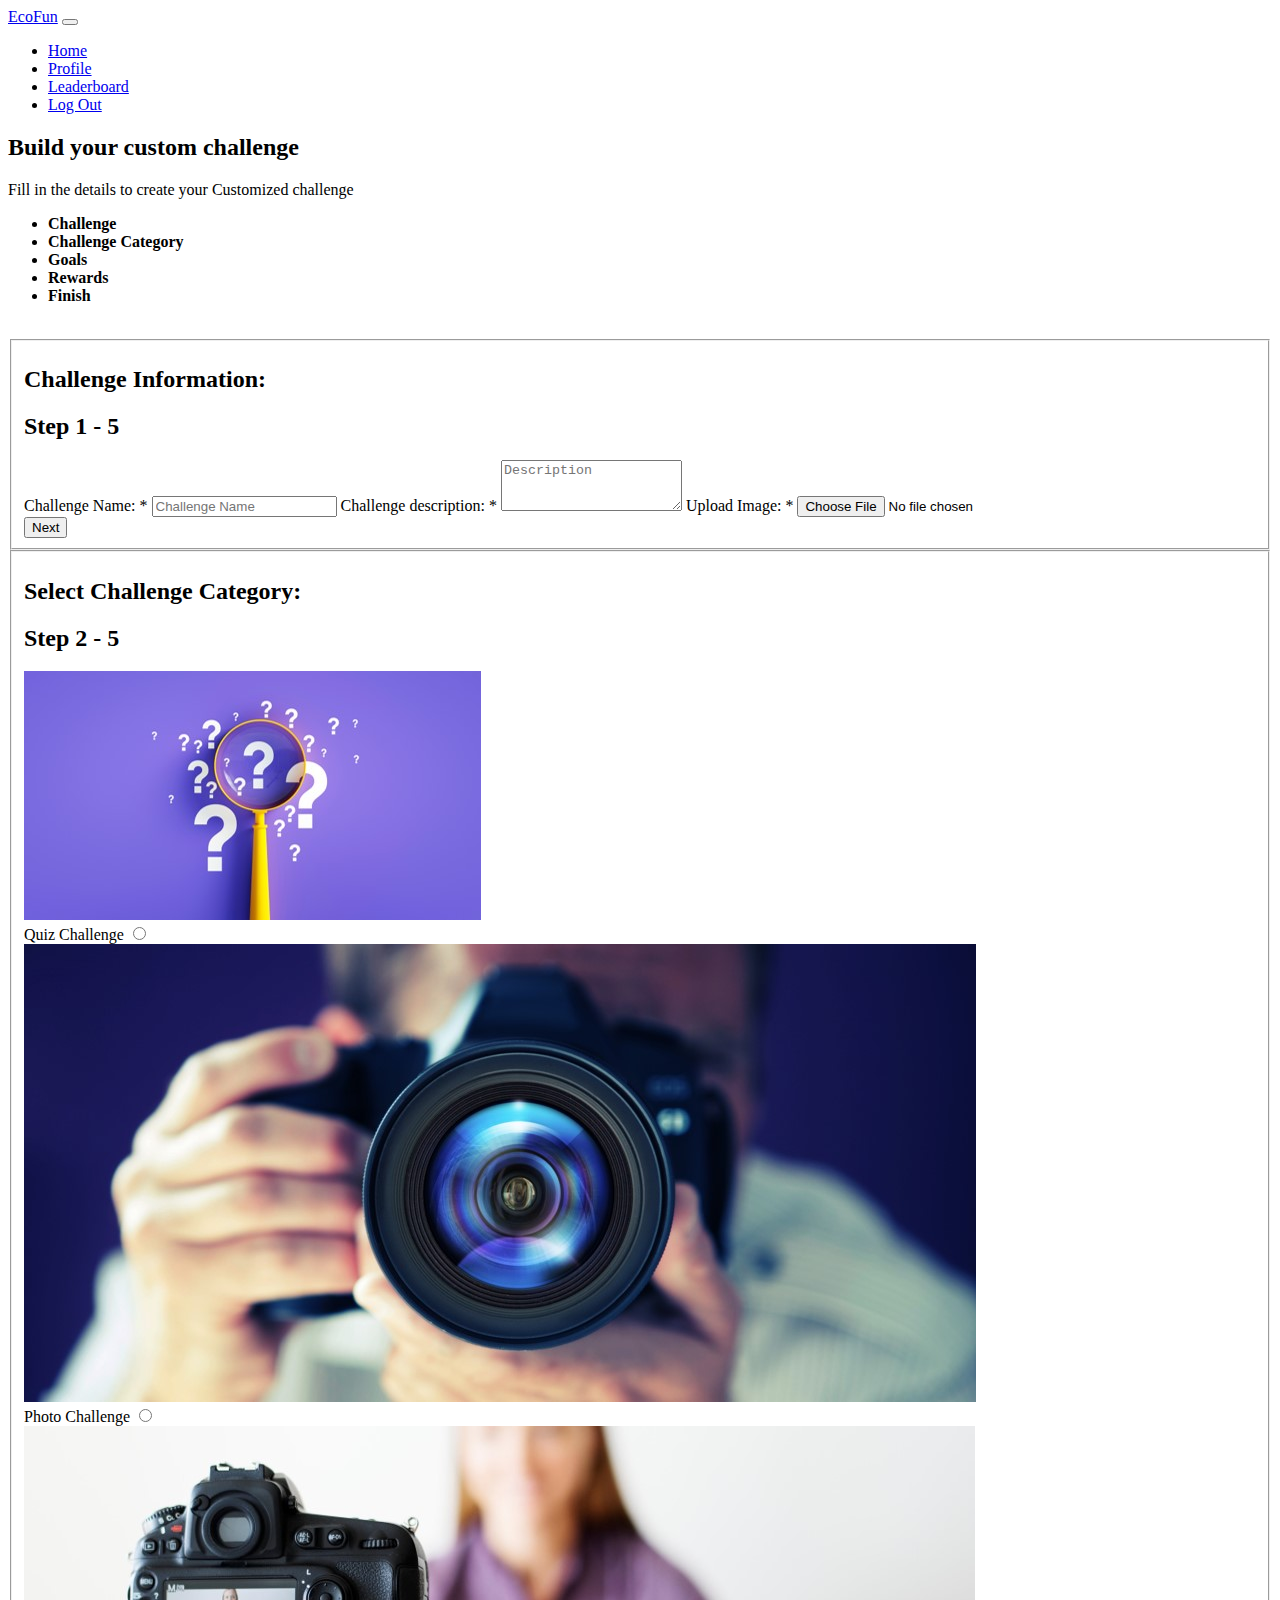
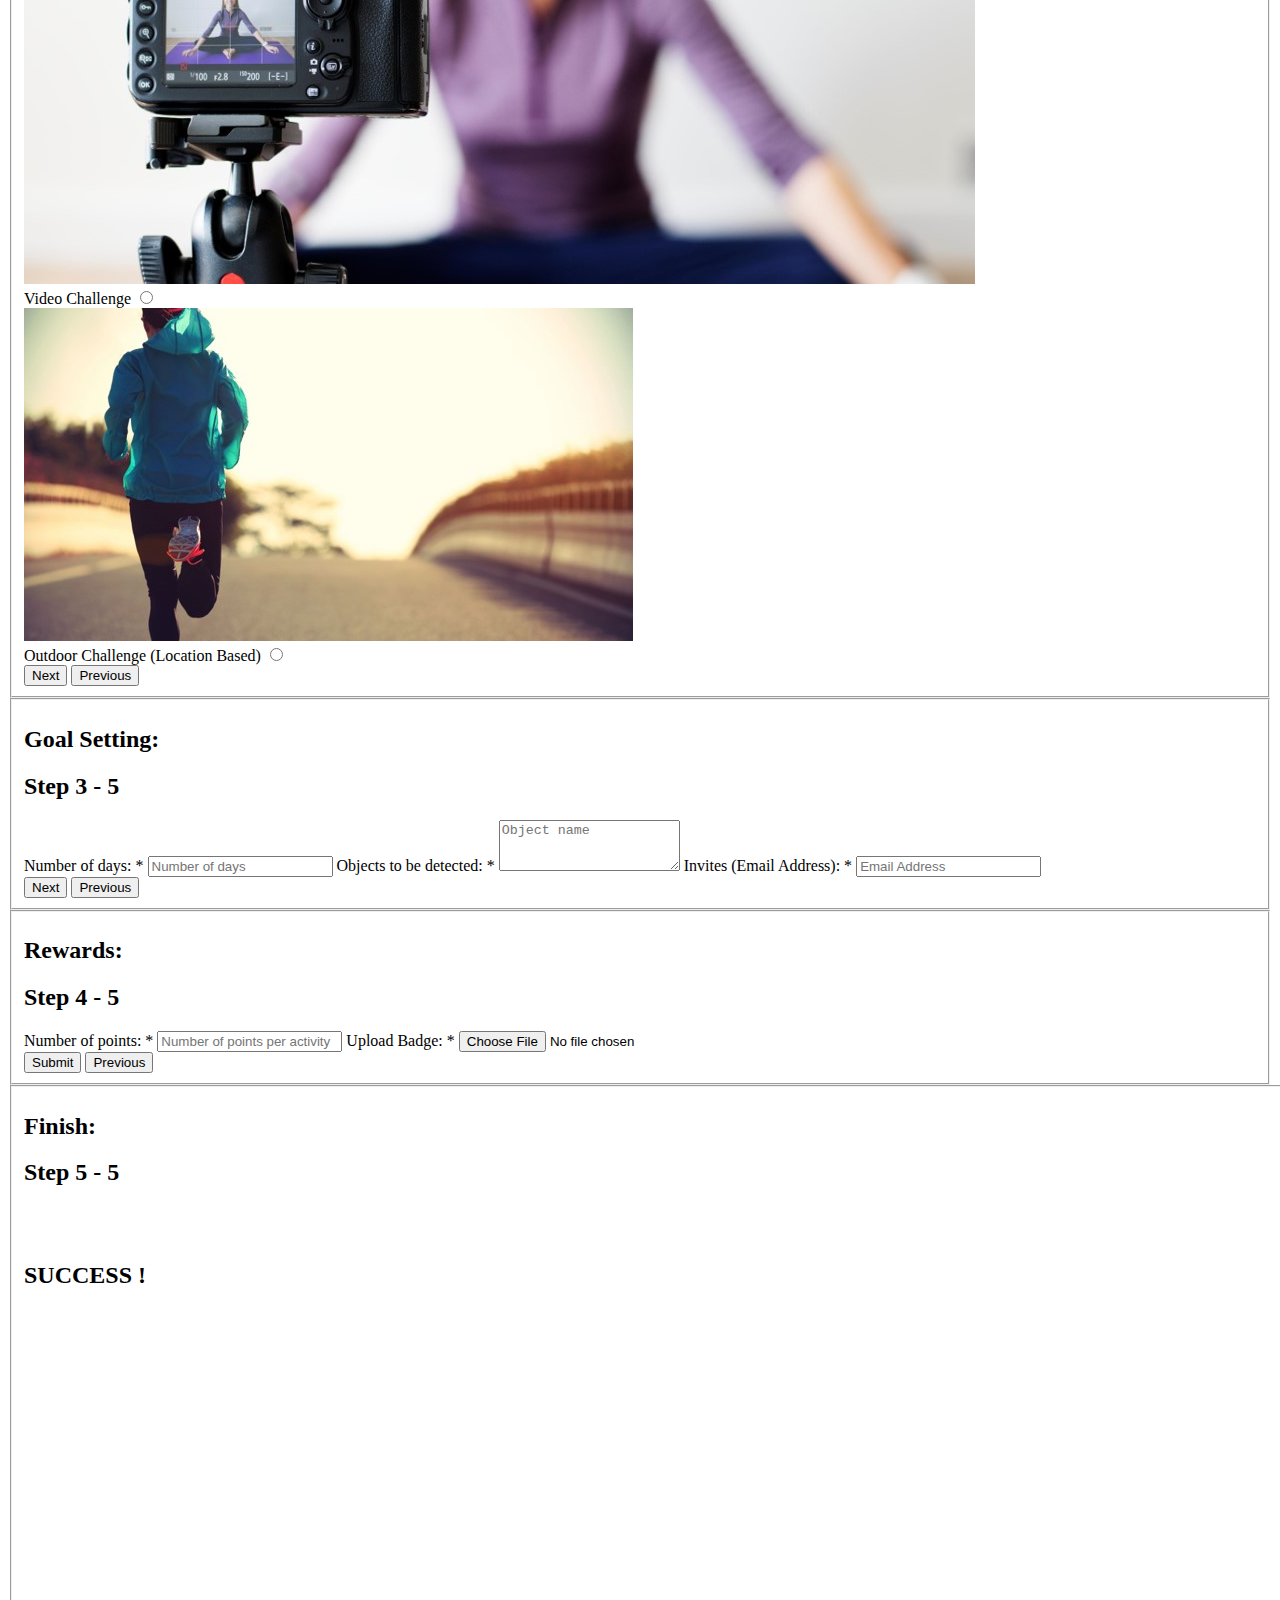
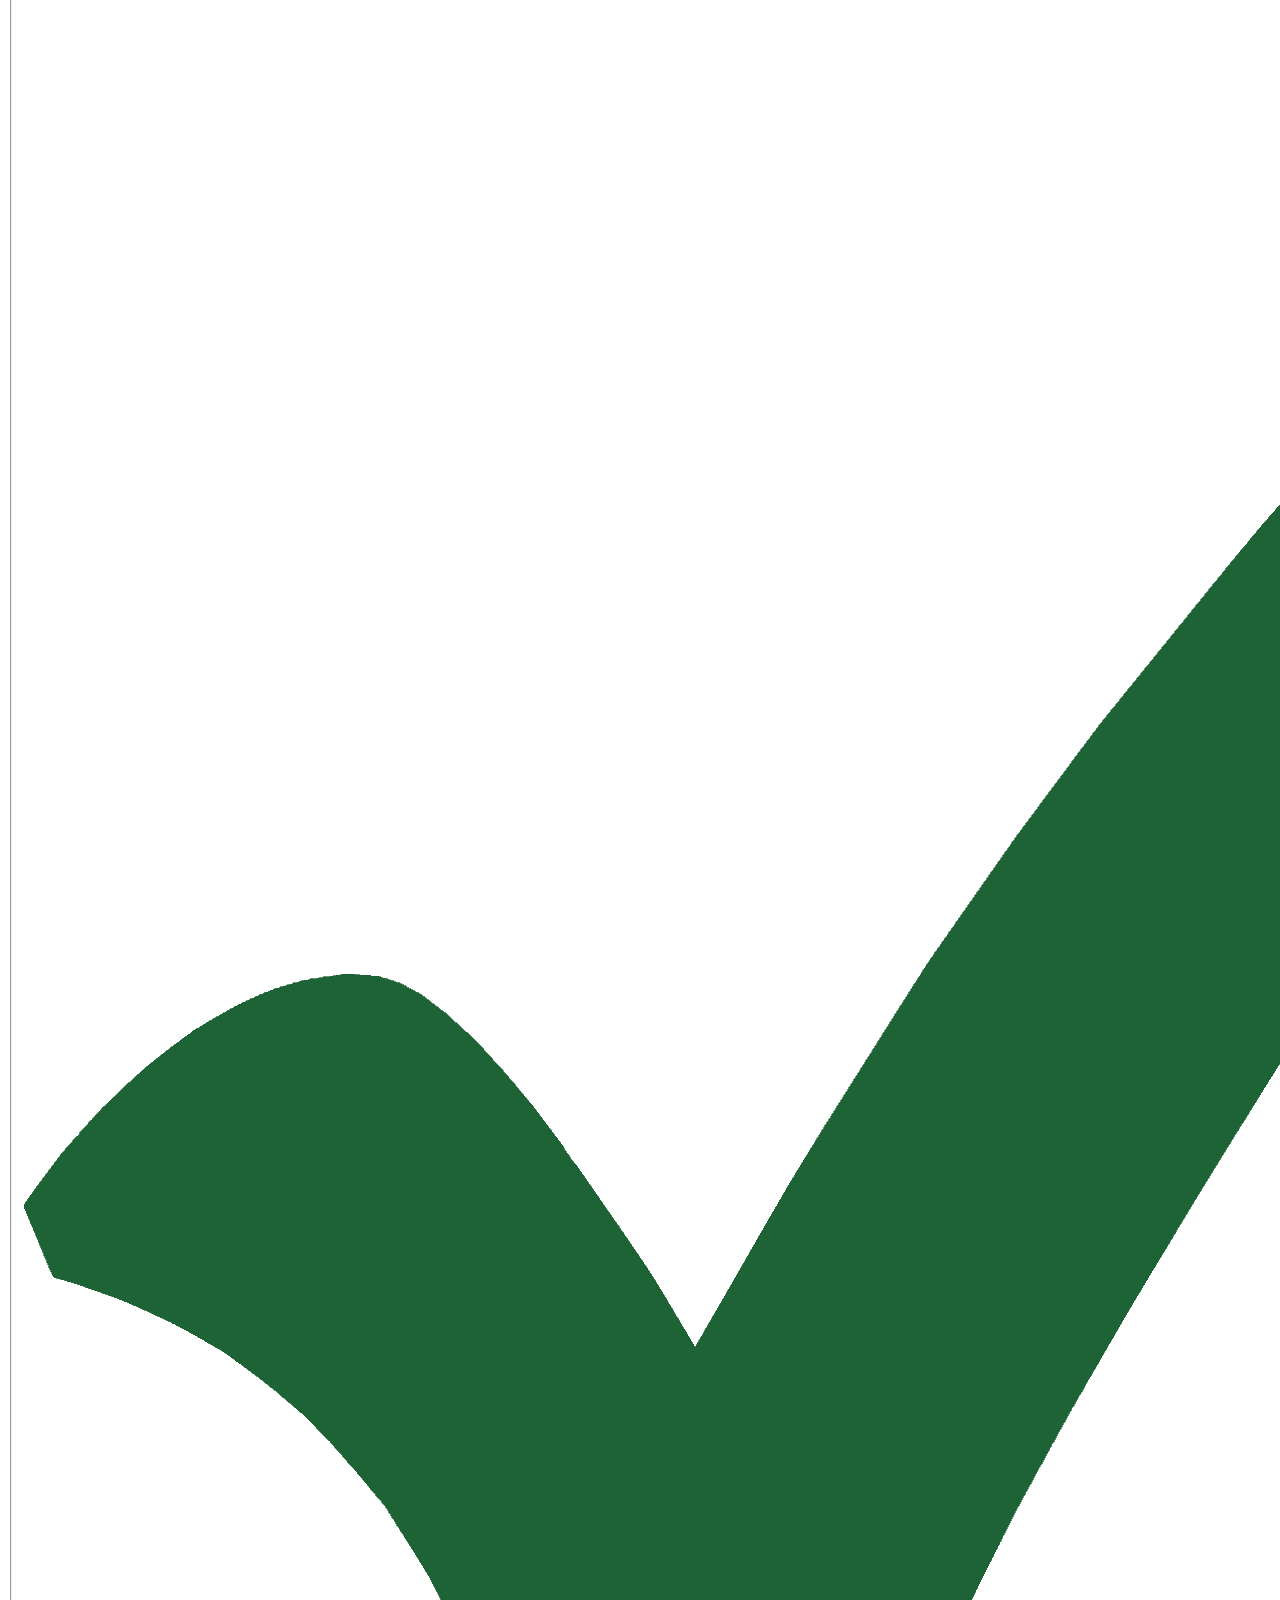
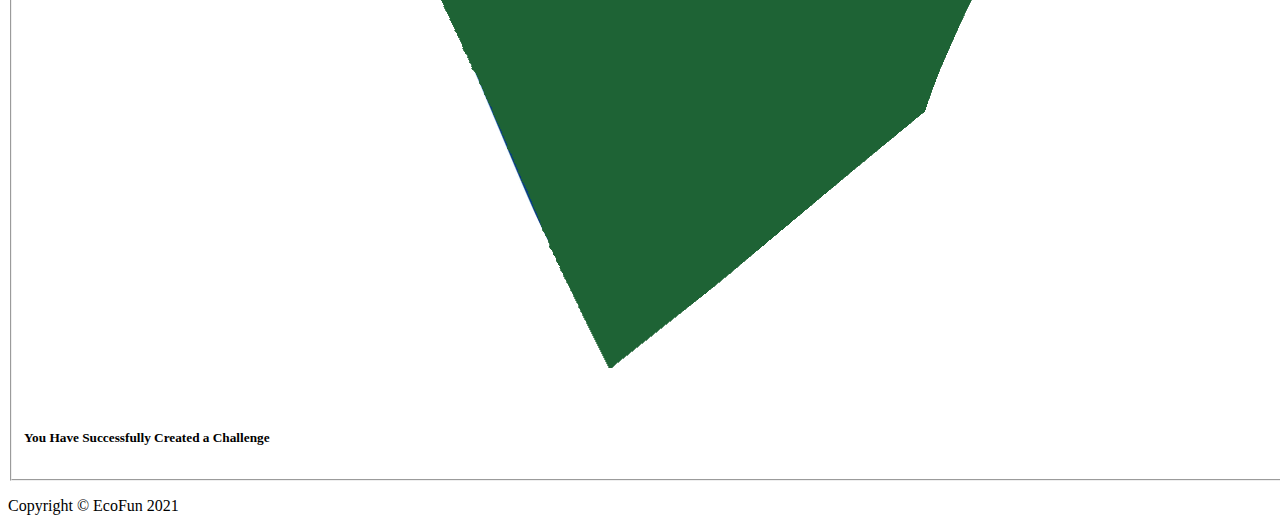
==== createChallenge.html @ 627b1e4c "initial commit" ====
<!DOCTYPE html>
<html lang="en">

<head>
    <meta charset="utf-8" />
    <meta name="viewport" content="width=device-width, initial-scale=1, shrink-to-fit=no" />
    <meta name="description" content="" />
    <meta name="author" content="" />
    <title>EcoFun - Lets build a sustainable future</title>
    <!-- Favicon-->
    <link rel="icon" type="image/x-icon" href="assets/favicon.ico" />
    <!-- Core theme CSS (includes Bootstrap)-->

    <link href="css/bootstrap.css" rel="stylesheet" />
    <link href="css/styles.css" rel="stylesheet" />
</head>

<body>
    <!-- Responsive navbar-->
    <nav class="navbar navbar-expand-lg navbar-dark bg-dark">
        <div class="container px-5">
            <a class="navbar-brand" href="#!">EcoFun</a>
            <button class="navbar-toggler" type="button" data-bs-toggle="collapse"
                data-bs-target="#navbarSupportedContent" aria-controls="navbarSupportedContent" aria-expanded="false"
                aria-label="Toggle navigation"><span class="navbar-toggler-icon"></span></button>
            <div class="collapse navbar-collapse" id="navbarSupportedContent">
                <ul class="navbar-nav ms-auto mb-2 mb-lg-0">
                    <li class="nav-item"><a class="nav-link active" aria-current="page" href="index.html">Home</a></li>
                    <li class="nav-item"><a class="nav-link" href="#!">Profile</a></li>
                    <li class="nav-item"><a class="nav-link" href="LeaderBoard.html">Leaderboard</a></li>
                    <li class="nav-item"><a class="nav-link" href="#!">Log Out</a></li>
                </ul>
            </div>
        </div>
    </nav>
    <!-- Page Content-->
    <div class="container-fluid">
        <div class="row justify-content-center">
            <div class="col-11 col-sm-10 col-md-10 col-lg-6 col-xl-6 text-center p-0 mt-3 mb-2">
                <div class="card px-0 pt-4 pb-0 mt-3 mb-3">
                    <h2 id="heading">Build your custom challenge</h2>
                    <p>Fill in the details to create your Customized challenge</p>
                    <form id="msform">
                        <!-- progressbar -->
                        <ul id="progressbar">
                            <li class="active" id="account"><strong>Challenge</strong></li>
                            <li id="personal"><strong>Challenge Category</strong></li>
                            <li id="payment"><strong>Goals</strong></li>
                            <li id="rewards"><strong>Rewards</strong></li>
                            <li id="confirm"><strong>Finish</strong></li>
                        </ul>
                        <div class="progress">
                            <div class="progress-bar progress-bar-striped progress-bar-animated" role="progressbar"
                                aria-valuemin="0" aria-valuemax="100"></div>
                        </div> <br> <!-- fieldsets -->
                        <fieldset>
                            <div class="form-card">
                                <div class="row">
                                    <div class="col-7">
                                        <h2 class="fs-title">Challenge Information:</h2>
                                    </div>
                                    <div class="col-5">
                                        <h2 class="steps">Step 1 - 5</h2>
                                    </div>
                                </div> <label class="fieldlabels">Challenge Name: *</label> <input type="text"
                                    name="challengeName" placeholder="Challenge Name" /> <label
                                    class="fieldlabels">Challenge description: *</label> <textarea name="desc" placeholder="Description" rows="3"></textarea> 
                                    <label
                                    class="fieldlabels">Upload Image: *</label>
                                    <input type="file" class="custom-file-input" id="imageChallenge">
                                   
                            </div> <input type="button" name="next" class="next action-button" value="Next" />
                        </fieldset>
                        <fieldset class="show">
                            <div class="form-card">
                                <div class="row">
                                    <div class="col-7">
                                        <h2 class="fs-title">Select Challenge Category:</h2>
                                    </div>
                                    <div class="col-5">
                                        <h2 class="steps">Step 2 - 5</h2>
                                    </div>
                                </div>
                                <div class="row row-cols-1 row-cols-md-2 g-4">
                                    <div class="card">
                                        <div> <img class="icon icon1" src="Quiz.jpg"> </div>
                                       
                                        <label class="fieldlabels" for="challengeCategory1">Quiz Challenge</label>
                                        <input type="radio" name="challengeCategory" id="challengeCategory1">
                                    </div>
                                    <div class="card">
                                        <div > <img class="icon icon1 " src="photo.jpg"> </div>
                                        <label class="fieldlabels" for="challengeCategory2">Photo Challenge</label>
                                        <input type="radio" name="challengeCategory" id="challengeCategory2">
                                    </div>
                                    <div class="card">
                                        <div > <img class="icon icon1 " src="video.jpg"> </div>
                                        <label class="fieldlabels" for="challengeCategory3">Video Challenge</label>
                                        <input type="radio" name="challengeCategory" id="challengeCategory3">
                                    </div>
                                    <div class="card">
                                        <div > <img class="icon icon1 " src="Outdoor.jpg"> </div>
                                        <label class="fieldlabels" for="challengeCategory4">Outdoor Challenge (Location Based)</label>
                                        <input type="radio" name="challengeCategory" id="challengeCategory4">
                                    </div>
                                </div> 
                            </div>
                            <input type="button" name="next" class="next action-button" value="Next" /> <input
                                type="button" name="previous" class="previous action-button-previous"
                                value="Previous" />
                        </fieldset>
                        <fieldset>
                            <div class="form-card">
                                <div class="row">
                                    <div class="col-7">
                                        <h2 class="fs-title">Goal Setting:</h2>
                                    </div>
                                    <div class="col-5">
                                        <h2 class="steps">Step 3 - 5</h2>
                                    </div>
                                </div> <label class="fieldlabels">Number of days: *</label> <input type="text"
                                name="noofdays" placeholder="Number of days" /> <label
                                class="fieldlabels">Objects to be detected: *</label> <textarea name="objectName" placeholder="Object name" rows="3"></textarea> 
                                <label class="fieldlabels">Invites (Email Address): *</label> <input type="text"
                                name="inviteEmlAddr" placeholder="Email Address" />
                            </div> <input type="button" name="next" class="next action-button" value="Next" /> <input
                                type="button" name="previous" class="previous action-button-previous"
                                value="Previous" />
                        </fieldset>
                        <fieldset>
                            <div class="form-card">
                                <div class="row">
                                    <div class="col-7">
                                        <h2 class="fs-title">Rewards:</h2>
                                    </div>
                                    <div class="col-5">
                                        <h2 class="steps">Step 4 - 5</h2>
                                    </div>
                                </div> <label class="fieldlabels">Number of points: *</label> <input type="text"
                                name="noofpoints" placeholder="Number of points per activity" /> 
                                <label
                                    class="fieldlabels">Upload Badge: *</label>
                                    <input type="file" class="custom-file-input" id="badge">
                            </div> <input type="button" name="next" class="next action-button" value="Submit" /> <input
                                type="button" name="previous" class="previous action-button-previous"
                                value="Previous" />
                        </fieldset>
                        <fieldset>
                            <div class="form-card">
                                <div class="row">
                                    <div class="col-7">
                                        <h2 class="fs-title">Finish:</h2>
                                    </div>
                                    <div class="col-5">
                                        <h2 class="steps">Step 5 - 5</h2>
                                    </div>
                                </div> <br><br>
                                <h2 class="purple-text text-center"><strong>SUCCESS !</strong></h2> <br>
                                <div class="row justify-content-center">
                                    <div class="col-3"> <img src="GwStPmg.png" class="fit-image">
                                    </div>
                                </div> <br><br>
                                <div class="row justify-content-center">
                                    <div class="col-7 text-center">
                                        <h5 class="purple-text text-center">You Have Successfully Created a Challenge</h5>
                                    </div>
                                </div>
                            </div>
                        </fieldset>
                    </form>
                </div>
            </div>
        </div>
    </div>
    <!-- Footer-->
    <footer class="py-4 bg-dark">
        <div class="container px-3 px-lg-4">
            <p class="m-0 text-center text-white">Copyright &copy; EcoFun 2021</p>
        </div>
    </footer>
    <!-- Bootstrap core JS-->
    <script src="https://cdn.jsdelivr.net/npm/bootstrap@5.1.0/dist/js/bootstrap.bundle.min.js"></script>
    <!-- Jquery core JS-->
    <script src="https://code.jquery.com/jquery-3.6.0.min.js"></script>
    <!-- Core theme JS-->
    <script src="js/scripts.js"></script>
</body>

</html>
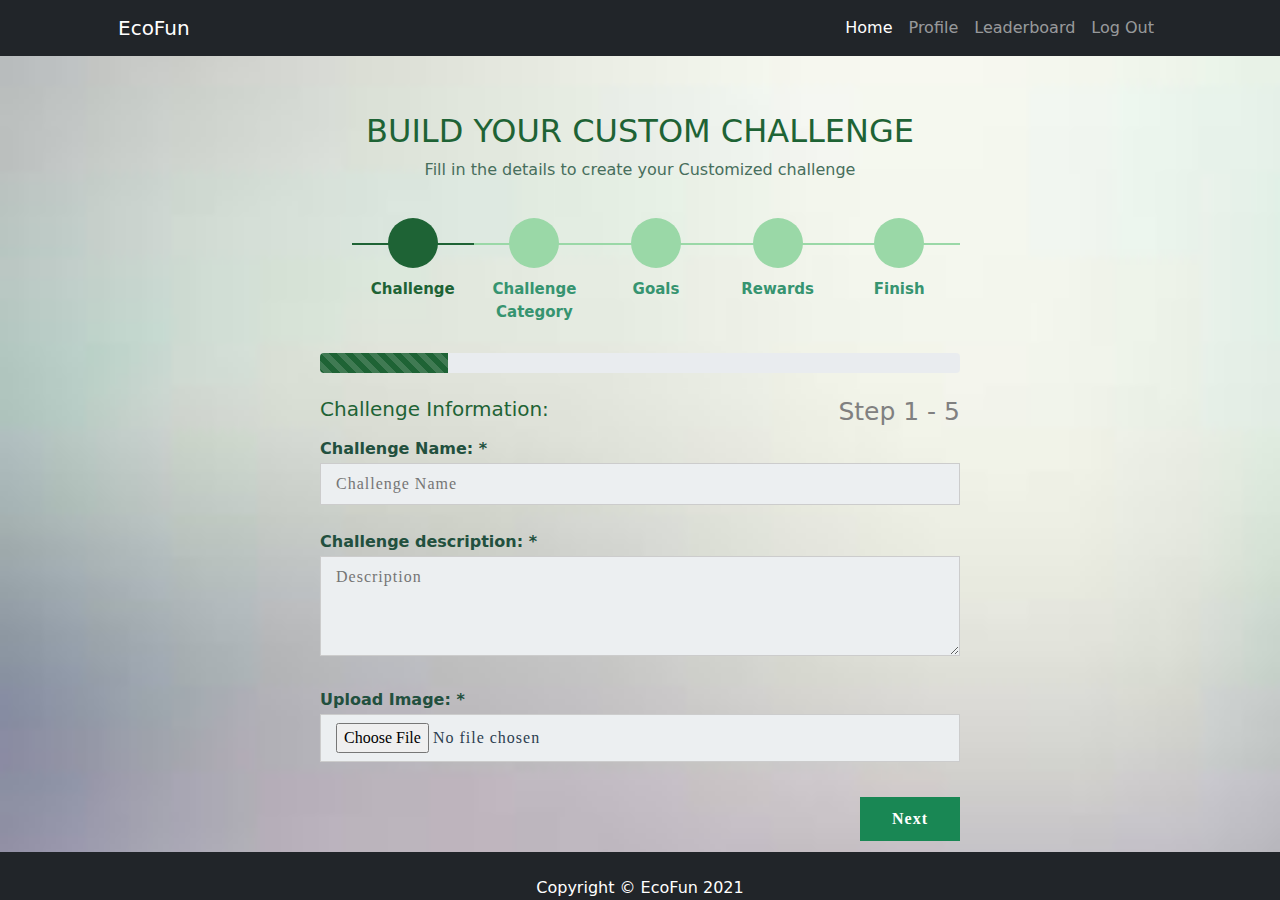
==== commit fd9daac6: "UI Changes" ====
--- a/createChallenge.html
+++ b/createChallenge.html
@@ -118,9 +118,31 @@
                                     <div class="col-5">
                                         <h2 class="steps">Step 3 - 5</h2>
                                     </div>
-                                </div> <label class="fieldlabels">Number of days: *</label> <input type="text"
-                                name="noofdays" placeholder="Number of days" /> <label
-                                class="fieldlabels">Objects to be detected: *</label> <textarea name="objectName" placeholder="Object name" rows="3"></textarea> 
+                                </div> <label class="fieldlabels">Number of days: *</label> <input class="form-control" list="datalistOptions" id="exampleDataList" placeholder="Type to search...">
+                                <datalist id="datalistOptions">
+                                  <option value="1">
+                                  <option value="2">
+                                  <option value="3">
+                                  <option value="4">
+                                  <option value="5">
+                                  <option value="6">
+                                  <option value="7">    
+                                  <option value="8">    
+                                  <option value="9">    
+                                </datalist> <label
+                                class="fieldlabels">Objects to be detected: *</label> <select multiple aria-label="multiple select example">
+                                  <option value="Reusable bags" onclick="setVisibility('customDiv','none')">Reusable bags</option>
+                                  <option value="Reusable Mask" onclick="setVisibility('customDiv','none')">Reusable Mask</option>
+                                  <option value="Cycle" onclick="setVisibility('customDiv','none')">Cycle</option>
+                                  <option value="Tree" onclick="setVisibility('customDiv','none')">Tree</option>
+                                  <option value="Plants"  onclick="setVisibility('customDiv','none')">Plants</option>
+                                  <option value="Lights"  onclick="setVisibility('customDiv','none')">Enery Saving Lights</option>
+                                  <option value="Custom" onclick="setVisibility('customDiv','block')">  Custom  </option>
+                                </select>
+                                <div style="display: none;" id="customDiv">
+                                <label class="fieldlabels">Custom Object Name: *</label> <input type="text"
+                                name="customObj" placeholder="Custom Object Name" />
+                                </div>
                                 <label class="fieldlabels">Invites (Email Address): *</label> <input type="text"
                                 name="inviteEmlAddr" placeholder="Email Address" />
                             </div> <input type="button" name="next" class="next action-button" value="Next" /> <input
@@ -184,6 +206,12 @@
     <script src="https://code.jquery.com/jquery-3.6.0.min.js"></script>
     <!-- Core theme JS-->
     <script src="js/scripts.js"></script>
+    <script>
+function setVisibility(objName, attr){
+    document.getElementById(objName).setAttribute("style","display: "+attr);
+}
+
+    </script>
 </body>
 
 </html>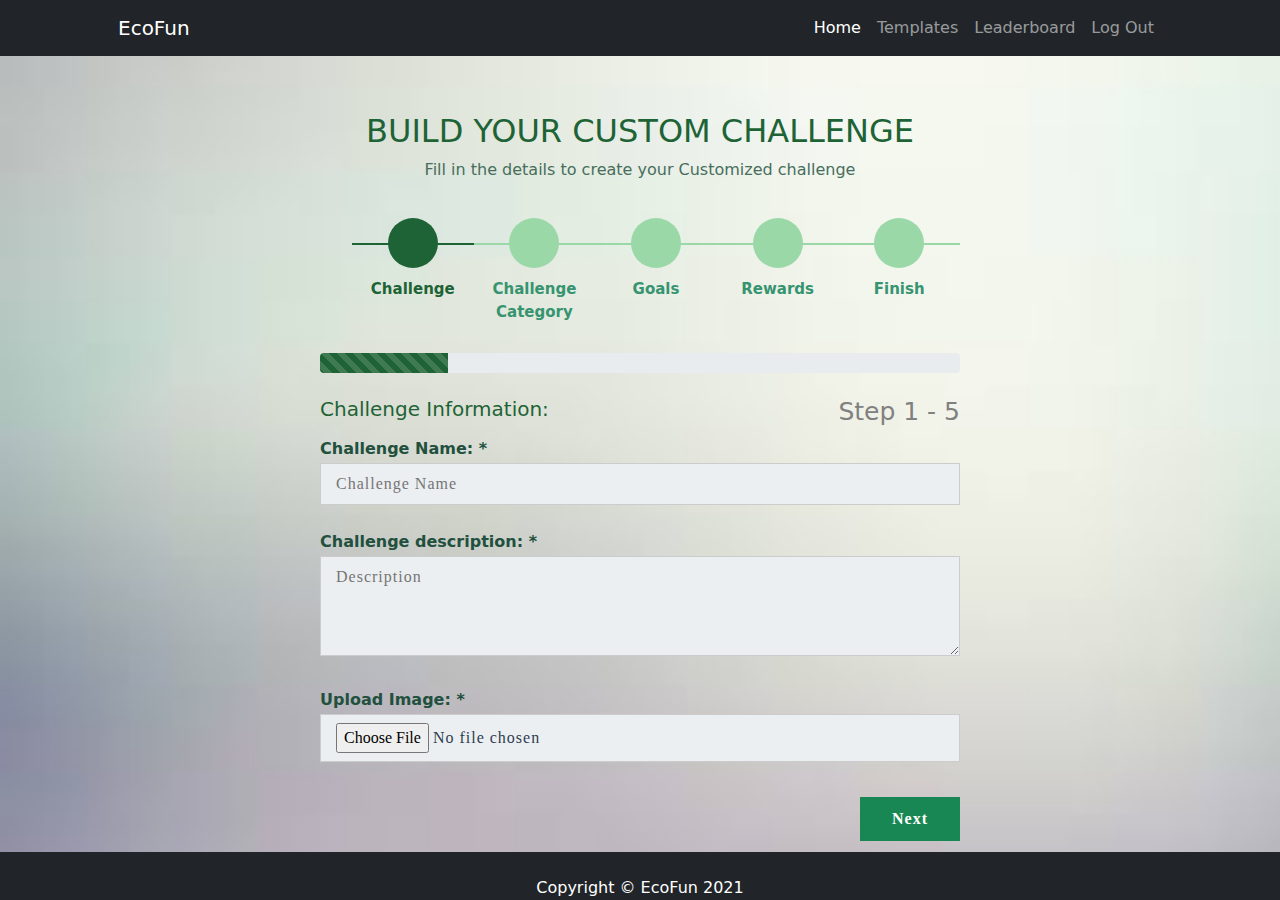
==== commit a63db74a: "Updated Templates" ====
--- a/createChallenge.html
+++ b/createChallenge.html
@@ -26,7 +26,7 @@
             <div class="collapse navbar-collapse" id="navbarSupportedContent">
                 <ul class="navbar-nav ms-auto mb-2 mb-lg-0">
                     <li class="nav-item"><a class="nav-link active" aria-current="page" href="index.html">Home</a></li>
-                    <li class="nav-item"><a class="nav-link" href="#!">Profile</a></li>
+                    <li class="nav-item"><a class="nav-link" href="template.html">Templates</a></li>
                     <li class="nav-item"><a class="nav-link" href="LeaderBoard.html">Leaderboard</a></li>
                     <li class="nav-item"><a class="nav-link" href="#!">Log Out</a></li>
                 </ul>
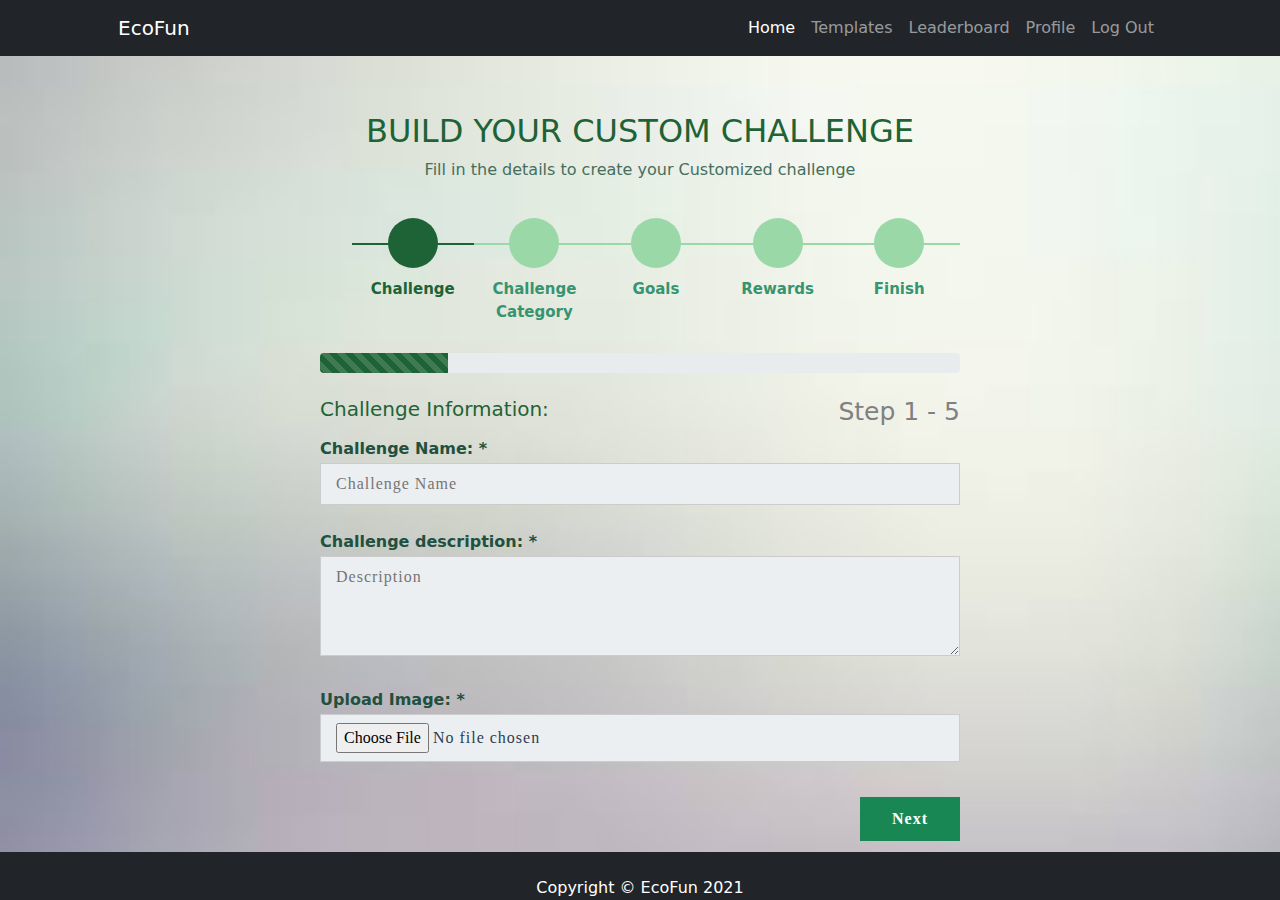
==== commit caeccd8e: "Profile" ====
--- a/createChallenge.html
+++ b/createChallenge.html
@@ -12,6 +12,7 @@
     <!-- Core theme CSS (includes Bootstrap)-->
 
     <link href="css/bootstrap.css" rel="stylesheet" />
+    
     <link href="css/styles.css" rel="stylesheet" />
 </head>
 
@@ -28,6 +29,7 @@
                     <li class="nav-item"><a class="nav-link active" aria-current="page" href="index.html">Home</a></li>
                     <li class="nav-item"><a class="nav-link" href="template.html">Templates</a></li>
                     <li class="nav-item"><a class="nav-link" href="LeaderBoard.html">Leaderboard</a></li>
+                    <li class="nav-item"><a class="nav-link" href="profile.html">Profile</a></li>
                     <li class="nav-item"><a class="nav-link" href="#!">Log Out</a></li>
                 </ul>
             </div>
@@ -82,27 +84,35 @@
                                     </div>
                                 </div>
                                 <div class="row row-cols-1 row-cols-md-2 g-4">
-                                    <div class="card">
-                                        <div> <img class="icon icon1" src="Quiz.jpg"> </div>
-                                       
-                                        <label class="fieldlabels" for="challengeCategory1">Quiz Challenge</label>
-                                        <input type="radio" name="challengeCategory" id="challengeCategory1">
-                                    </div>
-                                    <div class="card">
-                                        <div > <img class="icon icon1 " src="photo.jpg"> </div>
-                                        <label class="fieldlabels" for="challengeCategory2">Photo Challenge</label>
-                                        <input type="radio" name="challengeCategory" id="challengeCategory2">
-                                    </div>
-                                    <div class="card">
-                                        <div > <img class="icon icon1 " src="video.jpg"> </div>
-                                        <label class="fieldlabels" for="challengeCategory3">Video Challenge</label>
-                                        <input type="radio" name="challengeCategory" id="challengeCategory3">
-                                    </div>
-                                    <div class="card">
-                                        <div > <img class="icon icon1 " src="Outdoor.jpg"> </div>
-                                        <label class="fieldlabels" for="challengeCategory4">Outdoor Challenge (Location Based)</label>
-                                        <input type="radio" name="challengeCategory" id="challengeCategory4">
-                                    </div>
+                                    <div class="card" style="width: 18rem;">
+                                        <img class="card-img-top" src="quiz1.jpg" alt="Card image cap">
+                                        <div class="card-body">
+                                          <h5 class="card-title">Quiz Challenge</h5>
+                                          <a href="#" class="btn btn-primary">Select</a>
+                                        </div>
+                                      </div>
+                                      <div class="card" style="width: 18rem;">
+                                        <img class="card-img-top" src="photo.jpg" alt="Card image cap">
+                                        <div class="card-body">
+                                          <h5 class="card-title">Photo Challenge</h5>
+                                          <a href="#" class="btn btn-primary">Select</a>
+                                        </div>
+                                      </div>
+                                      <div class="card" style="width: 18rem;">
+                                        <img class="card-img-top" src="video.jpg" alt="Card image cap">
+                                        <div class="card-body">
+                                          <h5 class="card-title">Video Challenge</h5>
+                                          <a href="#" class="btn btn-primary">Select</a>
+                                        </div>
+                                      </div>
+                                      <div class="card" style="width: 18rem;">
+                                        <img class="card-img-top" src="Outdoor.jpg" alt="Card image cap">
+                                        <div class="card-body">
+                                          <h5 class="card-title">Outdoor Challenge (Location Based)</h5>
+                                          <a href="#" class="btn btn-primary">Select</a>
+                                        </div>
+                                      </div>
+                                   
                                 </div> 
                             </div>
                             <input type="button" name="next" class="next action-button" value="Next" /> <input
